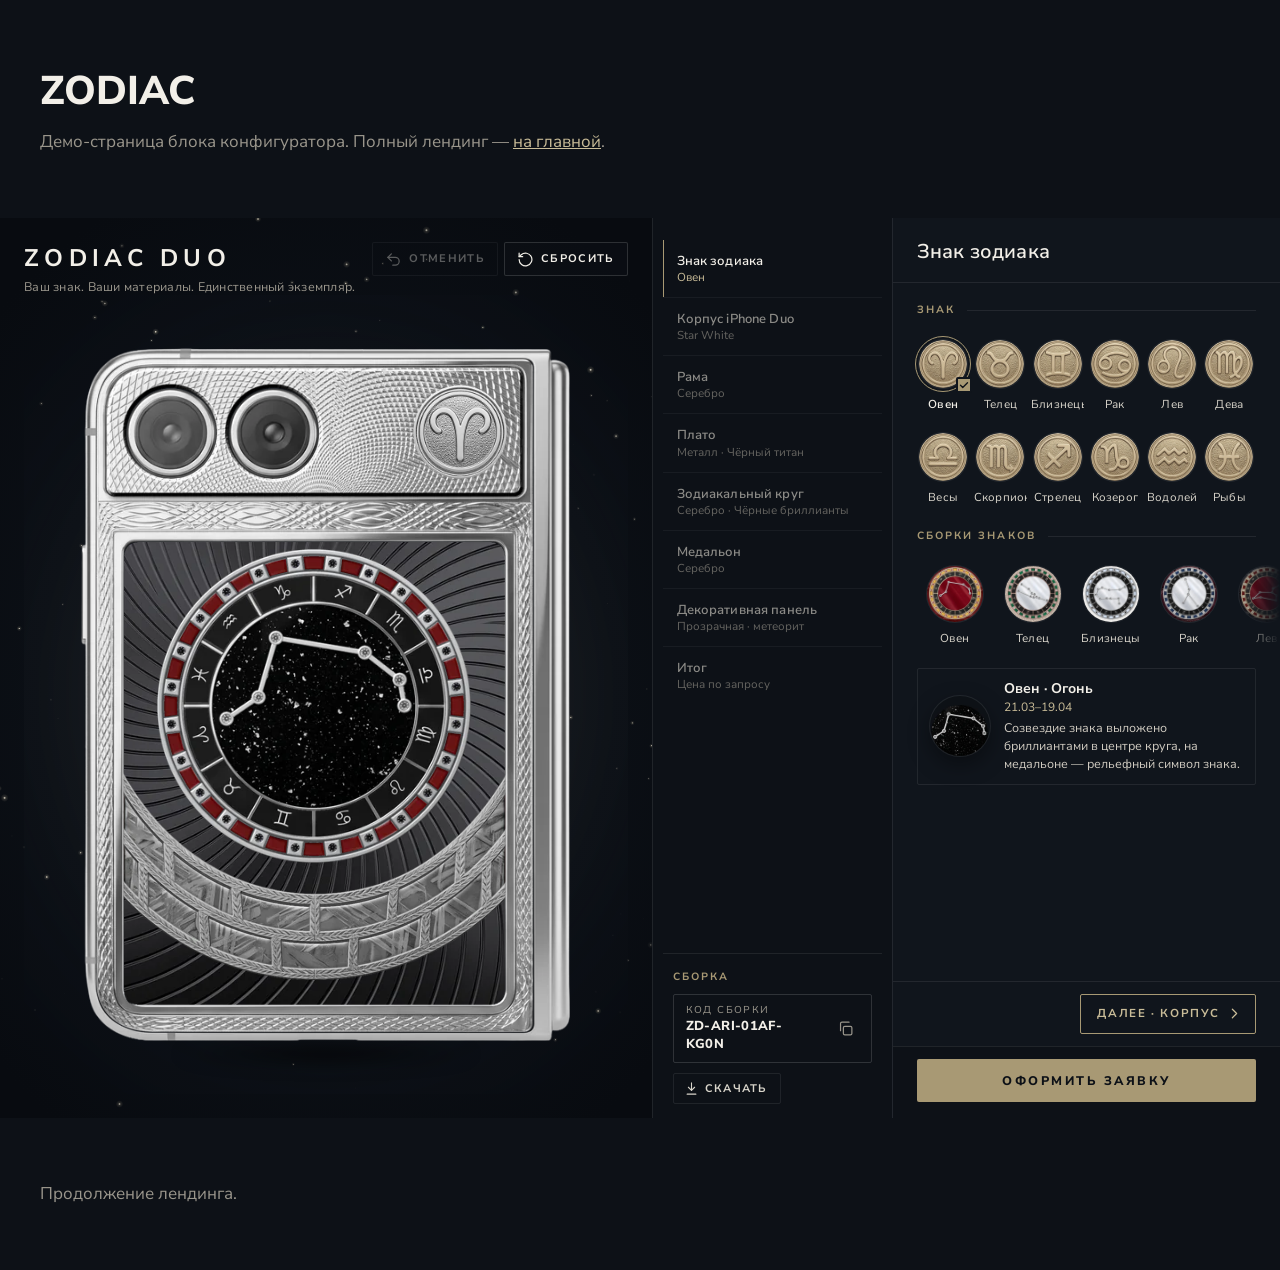
==== demo.html @ 496bf291 "Panel frame: dark recessed backing fills gaps between bars and fill cells (no leather showing), all " ====
<!doctype html>
<html lang="ru">
<head>
  <meta charset="utf-8">
  <meta name="viewport" content="width=device-width, initial-scale=1, viewport-fit=cover">
  <title>Caviar · Zodiac Duo — конфигуратор</title>
  <meta property="og:title" content="Caviar · Zodiac Duo">
  <meta property="og:description" content="Соберите свой Zodiac Duo: знак, металл, камни и эмаль.">
  <!-- TODO: og:image — обложка коллекции -->
  <link rel="stylesheet" href="https://fonts.googleapis.com/css2?family=Nunito+Sans:opsz,wght@6..12,400;6..12,600;6..12,700;6..12,800&display=swap">
  <link rel="stylesheet" href="tokens.css?v=1">
  <link rel="stylesheet" href="zodiac-duo.css?v=20261015np">
  <style>
    /* Демо-обвязка: имитирует продуктовый лендинг вокруг блока конфигуратора */
    body { margin: 0; background: #0D1117; color: #F2EFE8; font-family: "Nunito Sans", system-ui, sans-serif; }
    .demo-section { max-width: 1200px; margin: 0 auto; padding: 64px 24px; }
    .demo-section h2 { font-weight: 800; font-size: 40px; text-transform: uppercase; margin: 0 0 12px; }
    .demo-section p { max-width: 750px; color: #9A968C; font-size: 17px; line-height: 24px; margin: 0; }
  </style>
</head>
<body>
  <section class="demo-section">
    <h2>Zodiac</h2>
    <p>Демо-страница блока конфигуратора. Полный лендинг — <a href="./" style="color:#C9BC98">на главной</a>.</p>
  </section>

  <!-- Блок конфигуратора: вставить в лендинг вместе с тремя подключениями ниже -->
  <div data-zodiac-duo></div>

  <section class="demo-section">
    <p>Продолжение лендинга.</p>
  </section>

  <script>
    window.ZodiacDuoConfig = {
      leadEndpoint: "",   // TODO: обработчик заявок на email
      bitrixWebhook: "",  // TODO: вебхук Битрикс24
      policyUrl: "#",     // TODO: политика конфиденциальности
      ymId: null          // TODO: ID Яндекс Метрики
    };
  </script>
  <script src="assets/manifest.js?v=20261011r"></script>
  <script src="zodiac-duo.js?v=20261015gp"></script>
</body>
</html>
---- tokens.css ----
/* Caviar · Zodiac Duo — единые токены (гайд caviar-pages). Подключать первым.
   Цвет проекта «Ночное небо» #131A24 — снят с фона hero-арта коллекции (звёздное небо). */
:root {
  --caviar-gold: #A89974;
  --caviar-gold-hover: #968758;
  --caviar-gold-on-light: #85764F;
  --caviar-gold-light: #C9BC98;
  --caviar-light: #F7F7F7;
  --caviar-text-dark: #393838;
  --caviar-black: #0D1117;
  --caviar-blue: #06224D;
  --caviar-night: #131A24;      /* цвет проекта Zodiac */
  --caviar-ink: #F2EFE8;
  --caviar-mute: #9A968C;
  --caviar-p64: 64px; --caviar-p40: 40px; --caviar-p24: 24px; --caviar-p14: 14px;
}
---- zodiac-duo.css ----
/* Caviar · Zodiac Duo configurator v2 — все стили изолированы префиксом .zd */
/* Шрифт Nunito Sans подключается страницей: <link rel="stylesheet" href="https://fonts.googleapis.com/css2?family=Nunito+Sans:opsz,wght@6..12,400;6..12,600;6..12,700;6..12,800&display=swap"> */

.zd {
  --zd-gold: var(--caviar-gold, #A89974);
  --zd-gold-h: var(--caviar-gold-hover, #968758);
  --zd-gold-l: var(--caviar-gold-light, #C9BC98);
  --zd-black: var(--caviar-black, #0D1117);
  --zd-ink: var(--caviar-ink, #F2EFE8);
  --zd-ink-2: #D9D5CB;
  --zd-mute: var(--caviar-mute, #9A968C);
  --zd-line: rgba(255, 255, 255, 0.09);
  --zd-card: #151A22;
  --zd-panel: #10151C;
  --zd-pad: 24px;
  --zd-ease: cubic-bezier(.2, .7, .2, 1);

  position: relative;
  display: grid;
  grid-template-columns: minmax(0, 52fr) minmax(240px, 17fr) minmax(360px, 31fr);
  height: clamp(680px, 100vh, 940px);
  background: var(--zd-black);
  color: var(--zd-ink);
  font-family: "Nunito Sans", system-ui, -apple-system, "Segoe UI", sans-serif;
  font-size: 15px;
  line-height: 1.4;
  overflow: hidden;
  isolation: isolate;
  -webkit-font-smoothing: antialiased;
  -webkit-tap-highlight-color: transparent;
}
.zd *, .zd *::before, .zd *::after { box-sizing: border-box; }
.zd :where(button) { font: inherit; color: inherit; background: none; border: 0; padding: 0; margin: 0; cursor: pointer; text-align: inherit; }
.zd :where(h3, p, ol) { margin: 0; padding: 0; }
.zd [hidden] { display: none !important; }
.zd button:focus-visible, .zd input:focus-visible, .zd select:focus-visible, .zd textarea:focus-visible {
  outline: 2px solid var(--zd-gold); outline-offset: 2px;
}
.zd svg { display: block; }

/* tooltip с задержкой 300 мс */
.zd [data-tip] { position: relative; }
.zd [data-tip]::after { content: attr(data-tip); position: absolute; left: 50%; top: calc(100% + 8px); transform: translate(-50%, -4px);
  padding: 5px 9px; border-radius: 6px; background: #222934; color: var(--zd-ink); font-size: 12px; font-weight: 600; white-space: nowrap;
  opacity: 0; pointer-events: none; transition: opacity .15s, transform .15s; z-index: 20; }
.zd [data-tip]:hover::after { opacity: 1; transform: translate(-50%, 0); transition-delay: .3s; }

/* ================= превью */
.zd-stage { position: relative; z-index: 0; display: flex; flex-direction: column; min-height: 0; padding: var(--zd-pad); overflow: hidden;
  background: radial-gradient(70% 60% at 50% 52%, #121822 0%, #0B0F15 62%, #080B10 100%); }
/* звёздное небо за телефоном */
.zd-sky { position: absolute; inset: 0; width: 100%; height: 100%; z-index: 0; pointer-events: none; }
.zd-stage__head, .zd-zoom { z-index: 1; }
/* лёгкий ореол за телефоном — размытая окружность, едва уловимая, медленно «дышит» */
.zd-halo { position: absolute; left: 50%; top: 50%; z-index: -1; border-radius: 50%; pointer-events: none;
  transform: translate(-50%, -50%);
  background: radial-gradient(closest-side, rgba(214, 198, 158, .2), rgba(214, 198, 158, .085) 50%, rgba(120, 140, 190, .03) 70%, transparent 100%);
  filter: blur(26px); animation: zd-breathe 9s ease-in-out infinite; }
@keyframes zd-breathe { 0%, 100% { opacity: .7; transform: translate(-50%, -50%) scale(.97); } 50% { opacity: 1; transform: translate(-50%, -50%) scale(1.03); } }
.zd-stage__head { position: relative; z-index: 3; padding-right: 260px; }
.zd-brand { display: flex; flex-direction: column; gap: 2px; }
.zd-brand__t { font-weight: 800; font-size: 28px; letter-spacing: .06em; text-transform: uppercase; }
.zd-brand__l { color: var(--zd-mute); font-size: 14px; }

.zd-zoom { position: relative; flex: 1 1 auto; min-height: 0; display: flex; align-items: center; justify-content: center; touch-action: pan-y; overflow: hidden; }
.zd-zoom.is-zone { cursor: pointer; }
.zd-zoom.is-zoomed { touch-action: none; cursor: zoom-out; }
.zd-phone { position: relative; z-index: 0; flex: none; transform-origin: 50% 50%; }
.zd-phone.is-smooth { transition: transform .5s var(--zd-ease); }
.zd-phone::after { content: ""; position: absolute; left: 8%; right: 8%; bottom: -2.5%; height: 5%; z-index: 0;
  background: radial-gradient(50% 50% at 50% 50%, rgba(0, 0, 0, .75), transparent 70%); filter: blur(8px); }
.zd-layers, .zd-fx { position: absolute; inset: 0; }
.zd-fx { z-index: 50; pointer-events: none; }
.zd-layer { position: absolute; display: block; max-width: none; user-select: none; -webkit-user-drag: none; pointer-events: none; transition: opacity .55s cubic-bezier(.4, 0, .2, 1); }
/* подсветка изменения: мягкое свечение контура + блик, проходящий по зоне */
.zd-flash { position: absolute; border: 1px solid rgba(255, 242, 212, .38);
  box-shadow: 0 0 34px 6px rgba(214, 196, 150, .22), inset 0 0 30px rgba(255, 240, 205, .16);
  opacity: 0; animation: zd-glow 1.4s cubic-bezier(.4, 0, .2, 1) forwards; }
@keyframes zd-glow { 0% { opacity: 0; } 32% { opacity: 1; } 100% { opacity: 0; } }
.zd-sweep { position: absolute; overflow: hidden; }
.zd-sweep i { position: absolute; top: -20%; bottom: -20%; left: 0; width: 45%; transform: translateX(-130%) skewX(-18deg);
  background: linear-gradient(90deg, rgba(255, 246, 225, 0), rgba(255, 246, 225, .26) 50%, rgba(255, 246, 225, 0));
  mix-blend-mode: screen; animation: zd-sweep 1.35s cubic-bezier(.45, 0, .25, 1) .08s forwards; }
@keyframes zd-sweep { from { transform: translateX(-130%) skewX(-18deg); } to { transform: translateX(330%) skewX(-18deg); } }
.zd-hover { position: absolute; border: 1.5px dashed rgba(201, 188, 152, .75); background: rgba(201, 188, 152, .06); animation: zd-fade .18s ease-out; }
@keyframes zd-fade { from { opacity: 0; } to { opacity: 1; } }

.zd-tools { position: absolute; z-index: 3; right: var(--zd-pad); top: var(--zd-pad); display: flex; gap: 6px; }
.zd-tool { display: inline-flex; align-items: center; gap: 7px; height: 38px; padding: 0 14px 0 11px; border-radius: 999px; font-size: 13px; font-weight: 600;
  color: var(--zd-ink); background: rgba(255, 255, 255, .05); border: 1px solid var(--zd-line); transition: background .2s, color .2s, border-color .2s; }
.zd-tool svg { width: 17px; height: 17px; }
.zd-tool:hover { background: rgba(168, 153, 116, .16); color: var(--zd-gold-l); }
.zd-tool.is-on { border-color: var(--zd-gold); color: var(--zd-gold-l); }
.zd-tool:disabled { opacity: .35; cursor: default; }
.zd-tool[data-tip]::after { display: none; }

.zd-toast { position: absolute; z-index: 4; left: 50%; bottom: var(--zd-pad); transform: translate(-50%, 12px); width: max-content;
  max-width: min(460px, calc(100% - 32px)); padding: 12px 16px; border-radius: 10px; background: rgba(27, 33, 43, .96);
  border: 1px solid rgba(168, 153, 116, .35); font-size: 13.5px; line-height: 1.45; opacity: 0; pointer-events: none;
  transition: opacity .25s, transform .25s var(--zd-ease); box-shadow: 0 12px 32px rgba(0, 0, 0, .45); }
.zd-toast.is-on { opacity: 1; transform: translate(-50%, 0); }

/* ================= слой 1: навигатор */
.zd-nav { display: flex; flex-direction: column; min-height: 0; padding: 18px 10px 14px; border-left: 1px solid var(--zd-line); background: #0F141B; overflow-y: auto; }
.zd-nav__list { list-style: none; display: flex; flex-direction: column; gap: 2px; }
.zd-nav__item button { width: 100%; display: grid; grid-template-columns: 26px 1fr; gap: 10px; align-items: start; padding: 9px 10px; border-radius: 10px;
  position: relative; transition: background .2s; }
.zd-nav__item button:hover { background: rgba(255, 255, 255, .04); }
.zd-nav__n { width: 26px; height: 26px; border-radius: 50%; display: grid; place-items: center; font-size: 12px; font-weight: 700;
  border: 1px solid var(--zd-line); color: var(--zd-mute); }
.zd-nav__n svg { width: 14px; height: 14px; }
.zd-nav__t { display: flex; flex-direction: column; min-width: 0; }
.zd-nav__name { font-size: 13.5px; font-weight: 700; color: var(--zd-ink-2); }
.zd-nav__val { font-size: 12px; line-height: 1.3; color: var(--zd-mute); display: -webkit-box; -webkit-line-clamp: 2; -webkit-box-orient: vertical; overflow: hidden; }
.zd-nav__short { display: none; }
.zd-nav__item:not(.is-active):not(.is-done) button { opacity: .62; }
.zd-nav__item:not(.is-active):not(.is-done) button:hover { opacity: 1; }
.zd-nav__item.is-done .zd-nav__n { border-color: rgba(168, 153, 116, .55); color: var(--zd-gold-l); }
.zd-nav__item.is-active button { background: rgba(168, 153, 116, .12); }
.zd-nav__item.is-active button::before { content: ""; position: absolute; left: 0; top: 10px; bottom: 10px; width: 2px; border-radius: 2px; background: var(--zd-gold); }
.zd-nav__item.is-active .zd-nav__n { background: var(--zd-gold); border-color: var(--zd-gold); color: var(--zd-black); }
.zd-nav__item.is-active .zd-nav__name { color: var(--zd-ink); }
.zd-nav__item.is-active .zd-nav__val { color: var(--zd-gold-l); }
.zd-nav__item.is-hint button { background: rgba(168, 153, 116, .18); opacity: 1; }

.zd-nav__build { margin-top: auto; padding: 16px 10px 0; border-top: 1px solid var(--zd-line); display: flex; flex-direction: column; gap: 10px; }
.zd-nav__bt { font-size: 11px; font-weight: 700; letter-spacing: .1em; text-transform: uppercase; color: var(--zd-gold); }
.zd-nav__acts { display: flex; flex-wrap: wrap; gap: 6px; }

.zd-code { display: grid; grid-template-columns: 1fr auto; align-items: center; gap: 0 8px; padding: 8px 8px 8px 12px; border-radius: 10px; background: rgba(255, 255, 255, .04); border: 1px solid var(--zd-line); }
.zd-code__l { grid-column: 1; font-size: 11px; color: var(--zd-mute); }
.zd-code__v { grid-column: 1; font-weight: 800; letter-spacing: .03em; font-size: 13px; white-space: nowrap; font-variant-numeric: tabular-nums; }
.zd-code__copy { grid-column: 2; grid-row: 1 / span 2; width: 34px; height: 34px; display: grid; place-items: center; border-radius: 8px; color: var(--zd-mute); }
.zd-code__copy:hover { color: var(--zd-gold-l); background: rgba(255, 255, 255, .05); }
.zd-code__copy svg { width: 17px; height: 17px; }
.zd-code--big { padding: 14px 12px 14px 18px; border-color: rgba(168, 153, 116, .35); }
.zd-code--big .zd-code__v { font-size: 24px; }
.zd-act { display: inline-flex; align-items: center; gap: 6px; padding: 7px 12px 7px 10px; border-radius: 999px; font-size: 12.5px; font-weight: 600;
  border: 1px solid var(--zd-line); color: var(--zd-ink-2); }
.zd-act:hover { border-color: rgba(168, 153, 116, .5); color: var(--zd-gold-l); }
.zd-act svg { width: 15px; height: 15px; }

/* «Открыть другую сборку» — свёрнуто внизу итога */
.zd-other { margin-top: 4px; border-top: 1px solid var(--zd-line); padding-top: 12px; }
.zd-other > summary { cursor: pointer; list-style: none; font-size: 12.5px; color: var(--zd-mute); }
.zd-other > summary::-webkit-details-marker { display: none; }
.zd-other > summary::before { content: "+ "; color: var(--zd-gold); }
.zd-other[open] > summary::before { content: "− "; }
.zd-other .zd-open { margin-top: 10px; }

/* открыть сборку по коду */
.zd-open { display: flex; flex-direction: column; gap: 6px; }
.zd-open__l { font-size: 11px; color: var(--zd-mute); }
.zd-open__row { display: flex; gap: 6px; }
.zd-open__in { flex: 1 1 auto; min-width: 0; padding: 8px 10px; border-radius: 8px; border: 1px solid #2A313C; background: #0B0F15; color: var(--zd-ink);
  font: inherit; font-size: 13px; letter-spacing: .06em; text-transform: uppercase; }
.zd-open__in::placeholder { color: #5B5E66; letter-spacing: .04em; }
.zd-open__in:focus { outline: none; border-color: var(--zd-gold); }
.zd-open__in.is-bad { border-color: #E59A8F; }
.zd-open__b { flex: none; padding: 0 12px; border-radius: 8px; border: 1px solid rgba(168, 153, 116, .6); color: var(--zd-gold-l); font-size: 12.5px; font-weight: 700; }
.zd-open__b:hover { background: var(--zd-gold); color: var(--zd-black); }
.zd-open__msg { min-height: 0; font-size: 11.5px; color: #E59A8F; }
.zd-open__msg:empty { display: none; }
.zd-sum__code .zd-open { margin-top: 12px; }
@media (max-width: 860px) { .zd-open__in { font-size: 16px; } }

/* ================= слой 2: рабочая область */
.zd-work { display: flex; flex-direction: column; min-height: 0; border-left: 1px solid var(--zd-line); background: var(--zd-panel); position: relative; }
.zd-handle, .zd-mstep-wrap, .zd-mstep, .zd-mcur { display: none; }
.zd-work__head { padding: 20px var(--zd-pad) 10px; }
.zd-work__step { font-size: 11px; font-weight: 700; letter-spacing: .1em; text-transform: uppercase; color: var(--zd-gold); }
.zd-work__title { font-size: 22px; font-weight: 800; margin-top: 2px; }
.zd-content { flex: 1 1 auto; min-height: 0; overflow-y: auto; overflow-x: hidden; overscroll-behavior: contain; padding: 6px var(--zd-pad) 18px;
  scrollbar-width: thin; scrollbar-color: #2A313C transparent; }
.zd-content.has-more { -webkit-mask-image: linear-gradient(180deg, #000 calc(100% - 56px), transparent); mask-image: linear-gradient(180deg, #000 calc(100% - 56px), transparent); }
.zd-grid.zd-grid--row { display: flex; gap: 2px; overflow-x: auto; scrollbar-width: none; margin-right: calc(-1 * var(--zd-pad)); padding-right: var(--zd-pad);
  -webkit-mask-image: linear-gradient(90deg, #000 calc(100% - 40px), transparent); mask-image: linear-gradient(90deg, #000 calc(100% - 40px), transparent); }
.zd-grid--row::-webkit-scrollbar { display: none; }
.zd-grid.zd-grid--row .zd-sw { flex: 1 0 76px; }
.zd-body2.is-in { animation: zd-in .32s var(--zd-ease); }
.zd-body2.is-in-back { animation: zd-in-back .32s var(--zd-ease); }
@keyframes zd-in { from { opacity: 0; transform: translateX(14px); } to { opacity: 1; transform: none; } }
@keyframes zd-in-back { from { opacity: 0; transform: translateX(-14px); } to { opacity: 1; transform: none; } }

.zd-group + .zd-group, .zd-group + .zd-link { margin-top: 20px; }
.zd-group__t { font-size: 11.5px; font-weight: 700; letter-spacing: .1em; text-transform: uppercase; color: var(--zd-gold); margin-bottom: 12px; }

/* вторичные вкладки шага: название + текущее значение */
.zd-tabs2 { display: grid; grid-auto-flow: column; grid-auto-columns: minmax(0, 1fr); gap: 6px; overflow-x: auto; scrollbar-width: none; margin-bottom: 16px; }
.zd-tabs2::-webkit-scrollbar { display: none; }
.zd-tabs2--top { margin: 0; padding: 4px var(--zd-pad) 12px; flex: none; }
.zd-tab2 { min-width: 0; justify-content: flex-start; display: flex; flex-direction: column; align-items: flex-start; min-width: 0; padding: 7px 9px; border-radius: 10px;
  border: 1px solid var(--zd-line); line-height: 1.2; transition: border-color .2s, background .2s; }
.zd-tab2__t { font-size: 11px; color: var(--zd-mute); }
.zd-tab2__v { max-width: 100%; font-size: 12px; line-height: 1.25; font-weight: 600; color: var(--zd-ink-2); display: -webkit-box; -webkit-line-clamp: 2; -webkit-box-orient: vertical; overflow: hidden; }
.zd-tab2:hover { border-color: rgba(168, 153, 116, .45); }
.zd-tab2.is-active { border-color: var(--zd-gold); background: rgba(168, 153, 116, .13); }
.zd-tab2.is-active .zd-tab2__v { color: var(--zd-ink); }

/* единый свотч */
.zd-grid { display: grid; grid-template-columns: repeat(auto-fill, minmax(104px, 1fr)); gap: 14px 4px; }
.zd-grid--sign { grid-template-columns: repeat(6, minmax(0, 1fr)); gap: 10px 4px; }
/* длинные названия знаков и пресетов не обрезаются: до двух строк, перенос только по словам */
.zd-grid--sign .zd-sw__l, .zd-grid--row .zd-sw__l { font-size: 12px; white-space: normal; text-overflow: clip; overflow-wrap: normal; word-break: normal;
  display: -webkit-box; -webkit-line-clamp: 2; -webkit-box-orient: vertical; line-height: 1.2; }
.zd-grid--sign .zd-sw__ring { width: 56px; height: 56px; }
.zd-grid--sign .zd-sw__c { width: 48px; height: 48px; }
.zd-grid--sign .zd-sw__s { display: none; }
.zd-dep__in > .zd-mat { margin-top: 18px; padding: 10px 12px; }
.zd-dep__in > .zd-mat .zd-mat__img { width: 60px; height: 60px; }
.zd-sw { position: relative; display: flex; flex-direction: column; align-items: center; gap: 6px; min-width: 0; padding: 4px 0; border-radius: 12px; text-align: center; }
.zd-sw__ring { position: relative; width: 64px; height: 64px; border-radius: 50%; display: grid; place-items: center; border: 2px solid transparent; transition: border-color .2s; }
.zd-sw__c { width: 56px; height: 56px; border-radius: 50%; background: #222 center / cover no-repeat; display: grid; place-items: center; color: var(--zd-gold-l);
  box-shadow: 0 0 0 1px var(--zd-line), 0 6px 16px rgba(0, 0, 0, .35); transition: transform .2s var(--zd-ease); }
.zd-sw__ico { width: 26px; height: 26px; }
.zd-sw:hover .zd-sw__c { transform: scale(1.06); }
.zd-sw__ok { position: absolute; right: -2px; bottom: -2px; width: 20px; height: 20px; border-radius: 50%; display: grid; place-items: center; background: var(--zd-gold); color: var(--zd-black);
  border: 2px solid var(--zd-panel); opacity: 0; transform: scale(.6); transition: opacity .2s, transform .2s var(--zd-ease); }
.zd-sw__ok svg { width: 12px; height: 12px; stroke-width: 2.6; }
.zd-sw__l { max-width: 100%; font-size: 12px; line-height: 1.25; color: var(--zd-ink-2); white-space: nowrap; overflow: hidden; text-overflow: ellipsis; }
.zd-sw__s { font-size: 11px; color: var(--zd-mute); margin-top: -4px; white-space: nowrap; }
.zd-sw.is-sel .zd-sw__ring { border-color: var(--zd-gold); }
.zd-sw.is-sel .zd-sw__ok { opacity: 1; transform: none; }
.zd-sw.is-sel .zd-sw__l { color: var(--zd-ink); font-weight: 700; }
.zd-sw.is-off { cursor: not-allowed; }
.zd-sw.is-off .zd-sw__c { opacity: .35; transform: none; }
.zd-sw.is-off .zd-sw__ring::after { content: ""; position: absolute; left: 50%; top: 4px; bottom: 4px; width: 2px; background: rgba(229, 154, 143, .9); transform: rotate(45deg); border-radius: 2px; }
.zd-sw.is-off .zd-sw__l { color: var(--zd-mute); text-decoration: line-through; }
.zd-grid--dots { grid-template-columns: repeat(auto-fill, minmax(96px, 1fr)); }

.zd-cta__link { display: none; }

/* карточка выбранного материала (десктоп) */
.zd-mat { display: flex; gap: 14px; align-items: center; margin-top: 18px; padding: 14px; border-radius: 14px; background: rgba(255, 255, 255, .03); border: 1px solid var(--zd-line);
  animation: zd-fade .3s ease-out; }
.zd-mat__img { flex: none; width: 76px; height: 76px; border-radius: 50%; background: #222 center / cover no-repeat; box-shadow: 0 0 0 1px var(--zd-line), 0 8px 22px rgba(0, 0, 0, .4); }
.zd-mat__t { font-weight: 700; font-size: 14px; color: var(--zd-ink); }
.zd-mat__s { font-size: 12px; color: var(--zd-gold-l); margin-top: 1px; }
.zd-mat__d { margin-top: 3px; font-size: 12.5px; line-height: 1.45; color: #CFCAC0; }

/* родительский выбор — карточки */
.zd-cards { display: grid; grid-template-columns: repeat(2, minmax(0, 1fr)); gap: 8px; }
.zd-cards--3 { grid-template-columns: repeat(3, minmax(0, 1fr)); }
.zd-card { position: relative; display: flex; align-items: center; gap: 10px; min-width: 0; padding: 10px; border-radius: 12px; border: 1px solid var(--zd-line);
  background: rgba(255, 255, 255, .025); transition: border-color .2s, background .2s; }
.zd-cards--3 .zd-card { flex-direction: column; align-items: flex-start; padding: 12px; }
.zd-card:hover { border-color: rgba(168, 153, 116, .45); }
.zd-card__img { flex: none; width: 44px; height: 44px; border-radius: 50%; background: #222 center / cover no-repeat; box-shadow: 0 0 0 1px var(--zd-line); }
.zd-cards--3 .zd-card__img { width: 52px; height: 52px; }
.zd-card__txt { display: flex; flex-direction: column; min-width: 0; }
.zd-card__t { font-size: 14px; font-weight: 700; color: var(--zd-ink-2); white-space: nowrap; overflow: hidden; text-overflow: ellipsis; }
.zd-card__s { font-size: 12px; color: var(--zd-mute); white-space: nowrap; overflow: hidden; text-overflow: ellipsis; }
.zd-card__ok { position: absolute; top: 8px; right: 8px; width: 20px; height: 20px; border-radius: 50%; display: grid; place-items: center; background: var(--zd-gold); color: var(--zd-black); opacity: 0; transition: opacity .2s; }
.zd-card__ok svg { width: 12px; height: 12px; stroke-width: 2.6; }
.zd-card.is-sel { border-color: var(--zd-gold); background: rgba(168, 153, 116, .12); }
.zd-card.is-sel .zd-card__t { color: var(--zd-ink); }
.zd-card.is-sel .zd-card__ok { opacity: 1; }

/* зависимые опции: отступ, «↳», анимация появления / сворачивания */
.zd-dep.is-child { margin: 16px 0 0 10px; padding-left: 16px; border-left: 1px solid rgba(168, 153, 116, .45); }
.zd-dep[data-open="0"] { display: none; }
.zd-dep__t { font-size: 11.5px; font-weight: 700; letter-spacing: .08em; text-transform: uppercase; color: var(--zd-gold); margin-bottom: 12px; }
.zd-dep__t b { font-weight: 800; margin-right: 2px; }
.zd-dep.is-opening { animation: zd-open .34s var(--zd-ease); overflow: hidden; }
.zd-dep.is-closing { animation: zd-close .34s var(--zd-ease) forwards; overflow: hidden; }
@keyframes zd-open { from { opacity: 0; max-height: 0; } to { opacity: 1; max-height: 600px; } }
@keyframes zd-close { from { opacity: 1; max-height: 600px; } to { opacity: 0; max-height: 0; margin-top: 0; } }

.zd-link { display: inline-flex; align-items: center; gap: 8px; color: var(--zd-gold-l); font-size: 13.5px; font-weight: 600; }
.zd-link svg { width: 17px; height: 17px; }
.zd-link:hover { color: var(--zd-ink); }

/* эмаль: пресеты + свёрнутая тонкая настройка */
.zd-link--tune { margin-top: 14px; }
.zd-tune-dot { width: 16px; height: 16px; border-radius: 50%; box-shadow: 0 0 0 1px rgba(255, 255, 255, .25); }
.zd-sliders { display: grid; grid-template-rows: 0fr; transition: grid-template-rows .3s var(--zd-ease); }
.zd-sliders.is-open { grid-template-rows: 1fr; }
.zd-sliders__in { overflow: hidden; display: grid; gap: 8px; }
.zd-sliders.is-open .zd-sliders__in { padding-top: 12px; }
.zd-slider { display: grid; grid-template-columns: 96px 1fr; align-items: center; gap: 12px; font-size: 12.5px; color: var(--zd-mute); }
.zd-slider input { -webkit-appearance: none; appearance: none; width: 100%; height: 10px; border-radius: 6px; margin: 8px 0; touch-action: pan-x; }
.zd-slider input::-webkit-slider-thumb { -webkit-appearance: none; width: 22px; height: 22px; border-radius: 50%; background: #fff;
  border: 3px solid var(--zd-black); box-shadow: 0 0 0 1px rgba(255, 255, 255, .5), 0 2px 8px rgba(0, 0, 0, .5); cursor: grab; }
.zd-slider input::-moz-range-thumb { width: 18px; height: 18px; border-radius: 50%; background: #fff; border: 3px solid var(--zd-black); cursor: grab; }
.zd-hex { justify-self: end; font-size: 12px; letter-spacing: .06em; color: var(--zd-mute); font-variant-numeric: tabular-nums; }

/* низ рабочей области */
.zd-work__foot { flex: none; display: flex; gap: 8px; justify-content: space-between; padding: 12px var(--zd-pad); border-top: 1px solid var(--zd-line); }
.zd-btn { display: inline-flex; align-items: center; justify-content: center; gap: 6px; min-height: 42px; padding: 0 16px; border-radius: 999px; font-size: 13.5px; font-weight: 700;
  white-space: nowrap; transition: background .2s, color .2s, border-color .2s; }
.zd-btn__i svg { width: 17px; height: 17px; }
.zd-btn--ghost { color: var(--zd-mute); padding-left: 10px; }
.zd-btn--ghost:hover { color: var(--zd-ink); }
.zd-btn--next { margin-left: auto; border: 1px solid rgba(168, 153, 116, .6); color: var(--zd-gold-l); padding-right: 12px; max-width: 100%; overflow: hidden; }
.zd-btn--next span:first-child { overflow: hidden; text-overflow: ellipsis; }
.zd-btn--next:hover { background: var(--zd-gold); color: var(--zd-black); }
.zd-btn--gold { background: var(--zd-gold); color: var(--zd-black); }

.zd-cta-bar { flex: none; padding: 12px var(--zd-pad) 16px; border-top: 1px solid var(--zd-line); background: #0E1319; }
.zd-cta { display: block; width: 100%; padding: 13px 20px; border-radius: 999px; background: var(--zd-gold); color: var(--zd-black);
  font-weight: 800; font-size: 13.5px; letter-spacing: .08em; text-transform: uppercase; text-align: center; transition: background .2s; }
.zd-cta:hover { background: var(--zd-gold-h); }
.zd-cta:disabled { opacity: .6; cursor: progress; }
.zd-cta--big { padding: 17px 20px; font-size: 15px; }
.zd-cta-bar.is-main { background: #121820; border-top-color: rgba(168, 153, 116, .35); }
.zd-cta-bar.is-main .zd-cta__cap { color: var(--zd-gold-l); }
.zd-cta__cap { margin-top: 7px; font-size: 11.5px; color: var(--zd-mute); text-align: center; font-variant-numeric: tabular-nums; }

/* итог */
.zd-summary { display: flex; flex-direction: column; gap: 16px; }
.zd-sum__hint { margin-top: 8px; font-size: 12.5px; color: var(--zd-mute); }
.zd-spec { display: flex; flex-direction: column; gap: 10px; }
.zd-spec__h { display: flex; align-items: center; gap: 8px; font-size: 11.5px; font-weight: 700; letter-spacing: .08em; text-transform: uppercase; color: var(--zd-gold); margin-bottom: 2px; }
.zd-spec__n { width: 20px; height: 20px; border-radius: 50%; display: grid; place-items: center; border: 1px solid rgba(168, 153, 116, .55); font-size: 10.5px; letter-spacing: 0; }
.zd-spec__r { width: 100%; display: grid; grid-template-columns: 34% 1fr 16px; gap: 10px; align-items: center; padding: 8px 6px 8px 28px; border-radius: 8px; font-size: 13.5px; transition: background .15s; }
.zd-spec__r:hover { background: rgba(255, 255, 255, .045); }
.zd-spec__l { color: var(--zd-mute); }
.zd-spec__v { color: var(--zd-ink); }
.zd-spec__e { color: var(--zd-mute); opacity: .5; }
.zd-spec__e svg { width: 15px; height: 15px; }
.zd-spec__r:hover .zd-spec__e { opacity: 1; color: var(--zd-gold-l); }
.zd-sum__acts { display: flex; gap: 8px; }
.zd-sum__price { font-size: 20px; font-weight: 800; color: var(--zd-gold); }
.zd-disc { font-size: 12px; color: var(--zd-mute); }

/* карточка материала */
.zd-pop { position: absolute; z-index: 30; max-width: 260px; padding: 12px 14px; border-radius: 12px; background: #1B212B; border: 1px solid rgba(168, 153, 116, .35);
  box-shadow: 0 16px 40px rgba(0, 0, 0, .55); pointer-events: none; opacity: 0; transform: translateY(4px); transition: opacity .18s, transform .18s; }
.zd-pop.is-on { opacity: 1; transform: none; }
.zd-pop__t { font-weight: 700; font-size: 13.5px; color: var(--zd-ink); }
.zd-pop__d { margin-top: 4px; font-size: 12.5px; color: #CFCAC0; line-height: 1.45; }
.zd-pop__off { margin-top: 6px; font-size: 12.5px; color: #E59A8F; }

/* ================= модальное окно заявки */
.zd-modal { position: absolute; inset: 0; z-index: 60; display: grid; place-items: center; padding: 16px; background: rgba(5, 7, 10, .72);
  backdrop-filter: blur(6px); -webkit-backdrop-filter: blur(6px); overscroll-behavior: contain; }
.zd-dialog { position: relative; width: min(460px, 100%); max-height: 100%; overflow-y: auto; overscroll-behavior: contain; padding: 28px;
  border-radius: 16px; background: var(--zd-card); border: 1px solid var(--zd-line); box-shadow: 0 24px 64px rgba(0, 0, 0, .6); animation: zd-up .3s var(--zd-ease); }
@keyframes zd-up { from { opacity: 0; transform: translateY(8px); } to { opacity: 1; transform: none; } }
.zd-dialog h3 { margin: 0 0 6px; font-size: 22px; font-weight: 800; color: var(--zd-ink); }
.zd-dialog p { margin: 0 0 12px; color: #CFCAC0; font-size: 14px; }
.zd-dialog__code { font-size: 13px; color: var(--zd-mute); }
.zd-dialog__code b { color: var(--zd-ink); letter-spacing: .08em; }
.zd-dialog__x { position: absolute; top: 14px; right: 14px; width: 34px; height: 34px; display: grid; place-items: center; border-radius: 50%; color: var(--zd-mute); }
.zd-dialog__x:hover { color: var(--zd-ink); background: rgba(255, 255, 255, .06); }
.zd-dialog__x svg { width: 18px; height: 18px; }
.zd-form { display: grid; gap: 12px; margin-top: 16px; }
.zd-field { display: grid; gap: 5px; font-size: 12.5px; color: var(--zd-mute); }
.zd-field input, .zd-field select, .zd-field textarea { width: 100%; padding: 11px 12px; border-radius: 8px; border: 1px solid #2A313C;
  background: #0F141B; color: var(--zd-ink); font: inherit; font-size: 16px; resize: vertical; }
.zd-field input:focus, .zd-field select:focus, .zd-field textarea:focus { border-color: var(--zd-gold); outline: none; }
.zd-consent { display: flex; gap: 10px; align-items: flex-start; font-size: 12.5px; color: var(--zd-mute); }
.zd-consent input { margin-top: 2px; accent-color: var(--zd-gold); width: 16px; height: 16px; flex: none; }
.zd-consent a { color: var(--zd-gold-l); }
.zd-form__err { margin: 0 !important; min-height: 1em; color: #E59A8F !important; font-size: 12.5px !important; }
.zd-dialog--thanks { text-align: center; }
.zd-dialog--thanks .zd-cta { margin-top: 16px; }

/* ================= средняя ширина: навигатор — степпер над рабочей областью */
@media (min-width: 861px) and (max-width: 1099px) {
  .zd { grid-template-columns: minmax(0, 1fr) minmax(380px, 440px); grid-template-rows: auto minmax(0, 1fr); }
  .zd-stage { grid-row: 1 / span 2; }
  .zd-stage__head { padding-right: 0; }
  .zd-tools { top: var(--zd-pad); right: var(--zd-pad); }
  .zd-tool__l { display: none; }
  .zd-tool { width: 38px; padding: 0; justify-content: center; }
  .zd-tool[data-tip]::after { display: block; }
  .zd-nav { grid-column: 2; grid-row: 1; padding: 12px 12px 10px; overflow: visible; }
  .zd-nav__list { display: grid; grid-template-columns: repeat(4, minmax(0, 1fr)); gap: 4px; }
  .zd-nav__item button { grid-template-columns: 1fr; gap: 4px; padding: 7px 8px; }
  .zd-nav__n { width: 22px; height: 22px; font-size: 11px; }
  .zd-nav__name { font-size: 12.5px; line-height: 1.2; }
  .zd-nav__full { display: none; }
  .zd-grid--sign .zd-sw__l { font-size: 11px; }
  .zd-nav__short { display: inline; }
  .zd-nav__val { font-size: 11px; white-space: normal; display: -webkit-box; -webkit-line-clamp: 3; -webkit-box-orient: vertical; }
  .zd-nav__item.is-active button::before { display: none; }
  .zd-nav__build { display: none; }
  .zd-work { grid-column: 2; grid-row: 2; border-top: 1px solid var(--zd-line); }
  .zd-work__head { padding-top: 14px; }
}

/* ================= мобильный: превью на весь экран + шторка */
@media (max-width: 860px) {
  .zd { --zd-pad: 16px; display: block; height: 100vh; height: 100svh; min-height: 560px; --zd-sheet-h: 53%; }
  .zd[data-sheet="collapsed"] { --zd-sheet-h: 128px; }
  .zd[data-sheet="expanded"] { --zd-sheet-h: 86%; }
  .zd-stage { position: absolute; inset: 0; padding: 12px var(--zd-pad) 0; }
  .zd-stage__head { padding-right: 96px; }
  .zd-brand__t { font-size: 18px; }
  .zd-brand__l { display: none; }
  .zd-zoom { position: absolute; left: 0; right: 0; top: 58px; bottom: calc(var(--zd-sheet-h) - 14px); transition: bottom .32s var(--zd-ease); }
  .zd-tools { top: 12px; right: 12px; gap: 6px; }
  .zd-tool { width: 36px; height: 36px; padding: 0; justify-content: center; }
  .zd-tool__l { display: none; }
  .zd-tool[data-tip]::after { display: block; top: calc(100% + 6px); }
  .zd-toast { top: 64px; bottom: auto; transform: translate(-50%, -12px); font-size: 12.5px; }
  .zd-toast.is-on { transform: translate(-50%, 0); }

  .zd-nav { display: none; }
  .zd-work { position: absolute; left: 0; right: 0; bottom: 0; z-index: 5; height: var(--zd-sheet-h); border-left: 0; border-top: 1px solid var(--zd-line);
    border-radius: 18px 18px 0 0; box-shadow: 0 -16px 40px rgba(0, 0, 0, .45); transition: height .32s var(--zd-ease); overflow: hidden; }
  .zd-handle { display: grid; place-items: center; flex: none; height: 22px; touch-action: none; cursor: grab; }
  .zd-handle span { width: 40px; height: 4px; border-radius: 2px; background: rgba(255, 255, 255, .22); }
  /* лента шагов: симметричное затухание по краям — накладками цвета шторки */
  .zd-mstep-wrap { display: block; position: relative; flex: none; }
  .zd-mstep-wrap::before, .zd-mstep-wrap::after { content: ""; position: absolute; top: 0; bottom: 8px; width: 36px; z-index: 1; pointer-events: none; }
  .zd-mstep-wrap::before { left: 0; background: linear-gradient(90deg, var(--zd-panel), rgba(16, 21, 28, 0)); }
  .zd-mstep-wrap::after { right: 0; background: linear-gradient(270deg, var(--zd-panel), rgba(16, 21, 28, 0)); }
  .zd-mstep { display: flex; flex: none; gap: 2px; overflow-x: auto; padding: 0 28px 8px; scrollbar-width: none; touch-action: pan-x; overscroll-behavior-x: contain; }
  .zd-mstep::-webkit-scrollbar { display: none; }
  .zd-mstep__b { flex: none; display: inline-flex; align-items: center; gap: 6px; padding: 6px 12px 6px 7px; border-radius: 999px; font-size: 13px; color: var(--zd-mute); white-space: nowrap; }
  .zd-mstep__n { width: 20px; height: 20px; border-radius: 50%; display: grid; place-items: center; font-size: 11px; font-weight: 700; border: 1px solid var(--zd-line); }
  .zd-mstep__n svg { width: 12px; height: 12px; }
  .zd-mstep__b.is-done { color: var(--zd-ink-2); }
  .zd-mstep__b.is-done .zd-mstep__n { border-color: rgba(168, 153, 116, .55); color: var(--zd-gold-l); }
  .zd-mstep__b.is-active { background: rgba(168, 153, 116, .16); color: var(--zd-ink); font-weight: 700; }
  .zd-mstep__b.is-active .zd-mstep__n { background: var(--zd-gold); border-color: var(--zd-gold); color: var(--zd-black); }

  .zd-mcur { display: none; align-items: center; gap: 10px; padding: 2px var(--zd-pad) 12px; }
  .zd-mcur__t { flex: 1 1 auto; min-width: 0; display: flex; flex-direction: column; text-align: left; }
  .zd-mcur__name { font-size: 14px; font-weight: 700; }
  .zd-mcur__val { font-size: 12.5px; color: var(--zd-gold-l); white-space: nowrap; overflow: hidden; text-overflow: ellipsis; }
  .zd[data-sheet="collapsed"] .zd-mcur { display: flex; }
  .zd[data-sheet="collapsed"] .zd-work__head, .zd[data-sheet="collapsed"] .zd-tabs2--top, .zd[data-sheet="collapsed"] .zd-content,
  .zd[data-sheet="collapsed"] .zd-work__foot, .zd[data-sheet="collapsed"] .zd-cta-bar { display: none; }

  .zd-work__head { display: none; }
  .zd-tabs2--top { padding: 0 var(--zd-pad) 10px; }
  .zd-content { padding: 0 0 10px; }
  .zd-body2 > * , .zd-summary { padding-left: var(--zd-pad); padding-right: var(--zd-pad); }
  .zd-body2 .zd-grid { margin: 0 calc(-1 * var(--zd-pad)); }
  .zd-tabs2 { display: flex; overflow-x: auto; }
  .zd-tab2 { flex: 0 0 auto; padding: 6px 11px; }
  .zd-tab2__v { display: block; white-space: nowrap; }
  .zd-tabs2 { margin-bottom: 10px; }
  .zd-group + .zd-group, .zd-group + .zd-link { margin-top: 12px; }
  .zd-group__t { margin-bottom: 8px; }

  /* свотчи — горизонтальная лента с «подсмотром» следующего элемента */
  .zd-grid, .zd-grid--sign, .zd-grid--dots { display: flex; gap: 2px; overflow-x: auto; padding: 2px var(--zd-pad) 4px; scrollbar-width: none; touch-action: pan-x;
    overscroll-behavior-x: contain; scroll-snap-type: x proximity;
    -webkit-mask-image: linear-gradient(90deg, #000 calc(100% - 36px), transparent); mask-image: linear-gradient(90deg, #000 calc(100% - 36px), transparent); }
  .zd-grid::-webkit-scrollbar { display: none; }
  .zd-grid--sign .zd-sw__s { display: block; }
  .zd-grid--sign .zd-sw__ring { width: 60px; height: 60px; }
  .zd-grid--sign .zd-sw__c { width: 52px; height: 52px; }
  .zd-sw { flex: none; min-width: 78px; max-width: 156px; padding: 4px 6px; scroll-snap-align: start; }
  .zd-sw__ring { width: 60px; height: 60px; }
  .zd-sw__c { width: 52px; height: 52px; }
  .zd-sw:hover .zd-sw__c { transform: none; }
  .zd-cards { display: flex; gap: 6px; overflow-x: auto; scrollbar-width: none; touch-action: pan-x; margin: 0 calc(-1 * var(--zd-pad)); padding: 0 var(--zd-pad); }
  .zd-cards::-webkit-scrollbar { display: none; }
  .zd-card, .zd-cards--3 .zd-card { flex: none; flex-direction: row; align-items: center; padding: 7px 30px 7px 7px; }
  .zd-card__img, .zd-cards--3 .zd-card__img { width: 34px; height: 34px; }
  .zd-card__t { font-size: 13px; }
  .zd-card__s { display: none; }
  .zd-card__ok { top: 50%; transform: translateY(-50%); right: 7px; width: 18px; height: 18px; }
  .zd-dep.is-child { margin: 8px 0 0 var(--zd-pad); padding-left: 0; border-left: 0; }
  .zd-dep.is-child .zd-grid { margin-left: calc(-1 * var(--zd-pad)); }
  .zd-dep__t { margin-bottom: 8px; }
  .zd-sliders__in { padding-right: var(--zd-pad); }
  .zd-slider { grid-template-columns: 86px 1fr; }
  .zd-hex { display: none; }

  .zd-work__foot { padding: 6px var(--zd-pad); border-top: 0; }
  .zd-btn--ghost { width: 40px; padding: 0; justify-content: center; border: 1px solid var(--zd-line); }
  .zd-btn--ghost .zd-btn__l { display: none; }
  .zd-btn--next { flex: 1 1 auto; justify-content: center; }
  .zd-mat { display: none; }
  /* шаги 1–7: тонкая строка «Сборка · прогресс · Оформить →» вместо второй большой кнопки */
  .zd-cta-bar:not(.is-main) { display: flex; align-items: center; gap: 10px; padding: 8px var(--zd-pad) calc(8px + env(safe-area-inset-bottom)); }
  .zd-cta-bar:not(.is-main) .zd-cta { display: none; }
  .zd-cta-bar:not(.is-main) .zd-cta__cap { margin: 0; flex: 1 1 auto; text-align: left; }
  .zd-cta-bar:not(.is-main) .zd-cta__code { display: none; }
  .zd-cta__link { display: inline-flex; align-items: center; gap: 4px; flex: none; color: var(--zd-gold-l); font-size: 13.5px; font-weight: 700; }
  .zd-cta__link svg { width: 16px; height: 16px; }
  .zd-btn { min-height: 40px; }
  .zd-cta-bar { padding: 8px var(--zd-pad) calc(10px + env(safe-area-inset-bottom)); }
  .zd-cta { padding: 12px 16px; font-size: 13px; }
  .zd-cta__cap { margin-top: 5px; font-size: 11px; }
  .zd-spec__r { grid-template-columns: 38% 1fr 14px; padding-left: 26px; font-size: 13px; }
  .zd-code--big { padding: 8px 8px 8px 12px; }
  .zd-code--big .zd-code__v { font-size: 16px; }
  .zd-code--big .zd-code__l { display: none; }
  .zd-sum__hint { display: none; }
  .zd[data-step="summary"] .zd-work__foot { display: none; }
  .zd-summary { gap: 12px; padding-top: 2px; }
  .zd-dialog { padding: 22px 18px; }
}

@media (prefers-reduced-motion: reduce) {
  .zd *, .zd *::before, .zd *::after { animation: none !important; transition: none !important; }
}
/* «Свой оттенок»: настройка открыта, но свой цвет ещё не выбран — пунктирное кольцо */
.zd-sw.is-tune:not(.is-sel) .zd-sw__ring { border-color: var(--zd-gold); border-style: dashed; }
/* Навигатор: без горизонтального скролла — длинный код сборки (с HEX своей эмали) переносится по дефисам */
.zd-nav { overflow-x: hidden; }
.zd-nav__build, .zd-code { min-width: 0; }
.zd-nav .zd-code__v { white-space: normal; overflow-wrap: anywhere; min-width: 0; }

/* =====================================================================
   Строгий стиль (15.10.2026): прямые углы, волосяные линии, сдержанная типографика.
   Активные состояния — золотой линией, без заливок; материалы остаются круглыми.
   ===================================================================== */
.zd { --zd-r: 2px; --zd-line: rgba(255, 255, 255, .08); --zd-line-2: rgba(255, 255, 255, .14); }

/* заголовки и подписи */
.zd .zd-brand__t { font-weight: 700; font-size: 24px; letter-spacing: .22em; }
.zd .zd-brand__l { font-size: 12.5px; letter-spacing: .02em; }
.zd .zd-work__step, .zd .zd-group__t, .zd .zd-nav__bt, .zd .zd-spec__h { font-size: 10.5px; font-weight: 700; letter-spacing: .2em; }
.zd .zd-work__title { font-size: 20px; font-weight: 600; letter-spacing: .01em; margin-top: 6px; }
.zd .zd-group__t { display: flex; align-items: center; gap: 12px; margin-bottom: 14px; }
.zd .zd-group__t::after { content: ""; flex: 1; height: 1px; background: var(--zd-line); }
.zd .zd-work__head { border-bottom: 1px solid var(--zd-line); padding-bottom: 16px; margin-bottom: 14px; }

/* панели инструментов и кнопки */
.zd .zd-tool { border-radius: var(--zd-r); height: 34px; padding: 0 12px; font-size: 11px; font-weight: 700; letter-spacing: .12em; text-transform: uppercase; border: 1px solid var(--zd-line-2); background: rgba(13, 17, 23, .55); }
.zd .zd-tool:hover { background: transparent; border-color: var(--zd-gold); }
.zd .zd-btn { border-radius: var(--zd-r); min-height: 40px; font-size: 11.5px; letter-spacing: .14em; text-transform: uppercase; }
.zd .zd-btn--next { border-color: var(--zd-gold); }
.zd .zd-cta { border-radius: var(--zd-r); letter-spacing: .2em; font-size: 12.5px; }
.zd .zd-cta-bar, .zd .zd-cta-bar.is-main { background: var(--zd-black); }
.zd .zd-link { font-size: 11.5px; font-weight: 700; letter-spacing: .12em; text-transform: uppercase; }

/* навигатор шагов */
.zd .zd-nav { background: var(--zd-black); padding-top: 22px; }
.zd .zd-nav__list { gap: 0; }
.zd .zd-nav__item + .zd-nav__item button { border-top: 1px solid var(--zd-line); }
.zd .zd-nav__item button { border-radius: 0; padding: 12px 10px 12px 12px; }
.zd .zd-nav__item button:hover { background: transparent; }
.zd .zd-nav__item.is-active button { background: transparent; }
.zd .zd-nav__item.is-active button::before { top: 0; bottom: 0; width: 1px; border-radius: 0; }
.zd .zd-nav__n { border-radius: var(--zd-r); width: 22px; height: 22px; font-size: 10.5px; }
.zd .zd-nav__item.is-active .zd-nav__n { background: transparent; color: var(--zd-gold-l); border-color: var(--zd-gold); }
.zd .zd-nav__name { font-weight: 600; font-size: 13px; letter-spacing: .01em; }
.zd .zd-nav__val { font-size: 11.5px; }

/* вкладки, карточки, плашки */
.zd .zd-tabs2 { gap: 0; }
.zd .zd-tab2 { border-radius: 0; border: 0; border-bottom: 1px solid var(--zd-line-2); background: transparent; padding: 9px 12px 10px 0; }
.zd .zd-tab2 + .zd-tab2 { padding-left: 12px; box-shadow: inset 1px 0 0 var(--zd-line); }
.zd .zd-tab2:hover { background: rgba(255, 255, 255, .025); }
.zd .zd-tab2.is-active { background: transparent; border-bottom-color: var(--zd-gold); }
.zd .zd-tab2.is-active + .zd-tab2, .zd .zd-tab2 + .zd-tab2.is-active { box-shadow: inset 1px 0 0 var(--zd-line); }
.zd .zd-tab2__t { font-size: 10px; letter-spacing: .14em; text-transform: uppercase; }
.zd .zd-card { border-radius: var(--zd-r); background: transparent; }
.zd .zd-card.is-sel { background: transparent; border-color: var(--zd-gold); }
.zd .zd-mat, .zd .zd-code, .zd .zd-pop, .zd .zd-dialog, .zd .zd-toast, .zd .zd-open__row, .zd .zd-field { border-radius: var(--zd-r); }
.zd .zd-mat { background: transparent; border-color: var(--zd-line); }
.zd .zd-code { background: transparent; border-color: var(--zd-line-2); }
.zd .zd-code--big { border-color: rgba(168, 153, 116, .5); }
.zd .zd-code--big .zd-code__v { font-weight: 600; letter-spacing: .08em; }
.zd .zd-code__l { font-size: 10px; letter-spacing: .14em; text-transform: uppercase; }
.zd .zd-code__copy { border-radius: var(--zd-r); }
.zd .zd-act { border-radius: var(--zd-r); font-size: 11px; font-weight: 700; letter-spacing: .12em; text-transform: uppercase; }

/* итог */
.zd .zd-spec__n { border-radius: var(--zd-r); }
.zd .zd-spec__r { border-radius: 0; border-bottom: 1px solid var(--zd-line); font-size: 13px; }
.zd .zd-spec__r:hover { background: rgba(255, 255, 255, .025); }

/* свотчи: круг материала, выбор — тонкое золотое кольцо, без «пухлых» теней */
.zd .zd-sw { border-radius: 0; }
.zd .zd-sw__ring { border-width: 1px; }
.zd .zd-sw__c { box-shadow: 0 0 0 1px rgba(255, 255, 255, .08); }
.zd .zd-sw:hover .zd-sw__c { transform: none; }
.zd .zd-sw__ok { width: 16px; height: 16px; border-radius: var(--zd-r); }
.zd .zd-sw__l { font-size: 11.5px; letter-spacing: .02em; }
.zd .zd-sw.is-sel .zd-sw__l { font-weight: 600; }

/* сцена: ореол тише */
.zd .zd-halo { opacity: .55; }

@media (max-width: 860px) {
  .zd .zd-tool { width: 34px; padding: 0; }
  .zd .zd-brand__t { font-size: 17px; letter-spacing: .16em; }
  .zd .zd-work { border-radius: 6px 6px 0 0; background: var(--zd-black); }
  .zd .zd-mstep__b { border-radius: 0; padding: 8px 10px; font-size: 12px; letter-spacing: .04em; }
  .zd .zd-mstep__b.is-active { background: transparent; box-shadow: inset 0 -1px 0 var(--zd-gold); }
  .zd .zd-mstep__n { border-radius: var(--zd-r); width: 18px; height: 18px; font-size: 10px; }
  .zd .zd-mstep__b.is-active .zd-mstep__n { background: transparent; color: var(--zd-gold-l); border-color: var(--zd-gold); }
  .zd .zd-work__head { margin-bottom: 8px; padding-bottom: 10px; }
}
/* навигатор шагов: без номеров — только название и выбор */
.zd .zd-nav__n { display: none; }
.zd .zd-nav__item button { grid-template-columns: 1fr; padding-left: 14px; }

/* смена раздела в духе Apple: мягкий сдвиг + расфокус → резкость, блоки по очереди */
@keyframes zd-sw { from { opacity: 0; transform: translate3d(var(--sx, 18px), 6px, 0); } to { opacity: 1; transform: none; } }
.zd-work.is-sw-back { --sx: -18px; }
.zd-work:is(.is-sw, .is-sw-back) :is(.zd-work__head, .zd-tabs2--top, .zd-body2 > *) {
  animation: zd-sw .75s cubic-bezier(.32, .72, 0, 1) both; animation-delay: var(--sd, 0s); }
.zd-work:is(.is-sw, .is-sw-back) .zd-work__head { --sd: 0s; }
.zd-work:is(.is-sw, .is-sw-back) .zd-tabs2--top { --sd: .08s; }
.zd-work:is(.is-sw, .is-sw-back) .zd-body2 > :nth-child(1) { --sd: .14s; }
.zd-work:is(.is-sw, .is-sw-back) .zd-body2 > :nth-child(2) { --sd: .22s; }
.zd-work:is(.is-sw, .is-sw-back) .zd-body2 > :nth-child(3) { --sd: .30s; }
.zd-work:is(.is-sw, .is-sw-back) .zd-body2 > :nth-child(n+4) { --sd: .38s; }
@media (prefers-reduced-motion: reduce) { .zd-work :is(.zd-work__head, .zd-tabs2--top, .zd-body2 > *) { animation: none !important; } }
/* смена раздела — медленнее (v2) */
.zd-work:is(.is-sw, .is-sw-back) :is(.zd-work__head, .zd-tabs2--top, .zd-body2 > *) { animation-duration: 1.3s; }
.zd-work:is(.is-sw, .is-sw-back) .zd-tabs2--top { --sd: .15s; }
.zd-work:is(.is-sw, .is-sw-back) .zd-body2 > :nth-child(1) { --sd: .28s; }
.zd-work:is(.is-sw, .is-sw-back) .zd-body2 > :nth-child(2) { --sd: .44s; }
.zd-work:is(.is-sw, .is-sw-back) .zd-body2 > :nth-child(3) { --sd: .6s; }
.zd-work:is(.is-sw, .is-sw-back) .zd-body2 > :nth-child(n+4) { --sd: .76s; }
/* вкладка внутри шага: заголовок и строка вкладок не анимируются, подгруппа — сразу */
.zd-work.is-sw-sub :is(.zd-work__head, .zd-tabs2--top) { animation: none; }
.zd-work.is-sw-sub .zd-body2 > :nth-child(1) { --sd: 0s; }
.zd-work.is-sw-sub .zd-body2 > :nth-child(2) { --sd: .16s; }
.zd-work.is-sw-sub .zd-body2 > :nth-child(3) { --sd: .32s; }
.zd-work.is-sw-sub .zd-body2 > :nth-child(n+4) { --sd: .48s; }

/* Единый язык кликабельного: вкладки подгрупп — такие же рамки, как карточки выбора
   (рамка + лёгкая подложка; активная — золотая рамка и подсветка) */
.zd .zd-tabs2 { gap: 6px; }
.zd .zd-tab2, .zd .zd-tab2 + .zd-tab2 { padding: 9px 12px 10px; border: 1px solid var(--zd-line-2); border-radius: var(--zd-r); background: rgba(255, 255, 255, .025);
  box-shadow: none; cursor: pointer; transition: border-color .2s, background .2s; }
.zd .zd-tab2:hover { border-color: rgba(168, 153, 116, .55); background: rgba(255, 255, 255, .045); }
.zd .zd-tab2.is-active, .zd .zd-tab2.is-active + .zd-tab2, .zd .zd-tab2 + .zd-tab2.is-active { box-shadow: none; }
.zd .zd-tab2.is-active { border-color: var(--zd-gold); background: rgba(168, 153, 116, .12); }
.zd .zd-tab2.is-active .zd-tab2__t { color: var(--zd-gold-l); }
.zd .zd-card { background: rgba(255, 255, 255, .025); }
.zd .zd-card.is-sel { background: rgba(168, 153, 116, .12); }
.zd .zd-tab2, .zd .zd-tab2 + .zd-tab2 { padding: 9px 9px 10px; }
.zd .zd-tab2__v { font-size: 11.5px; }
/* итог: без номеров шагов */
.zd .zd-spec__n { display: none; }
.zd .zd-spec__r { padding-left: 0; }
/* без «Шаг N из 8» над заголовком */
.zd .zd-work__step { display: none; }
.zd .zd-work__title { margin-top: 0; }
.zd .zd-cta__cap:empty { display: none; }
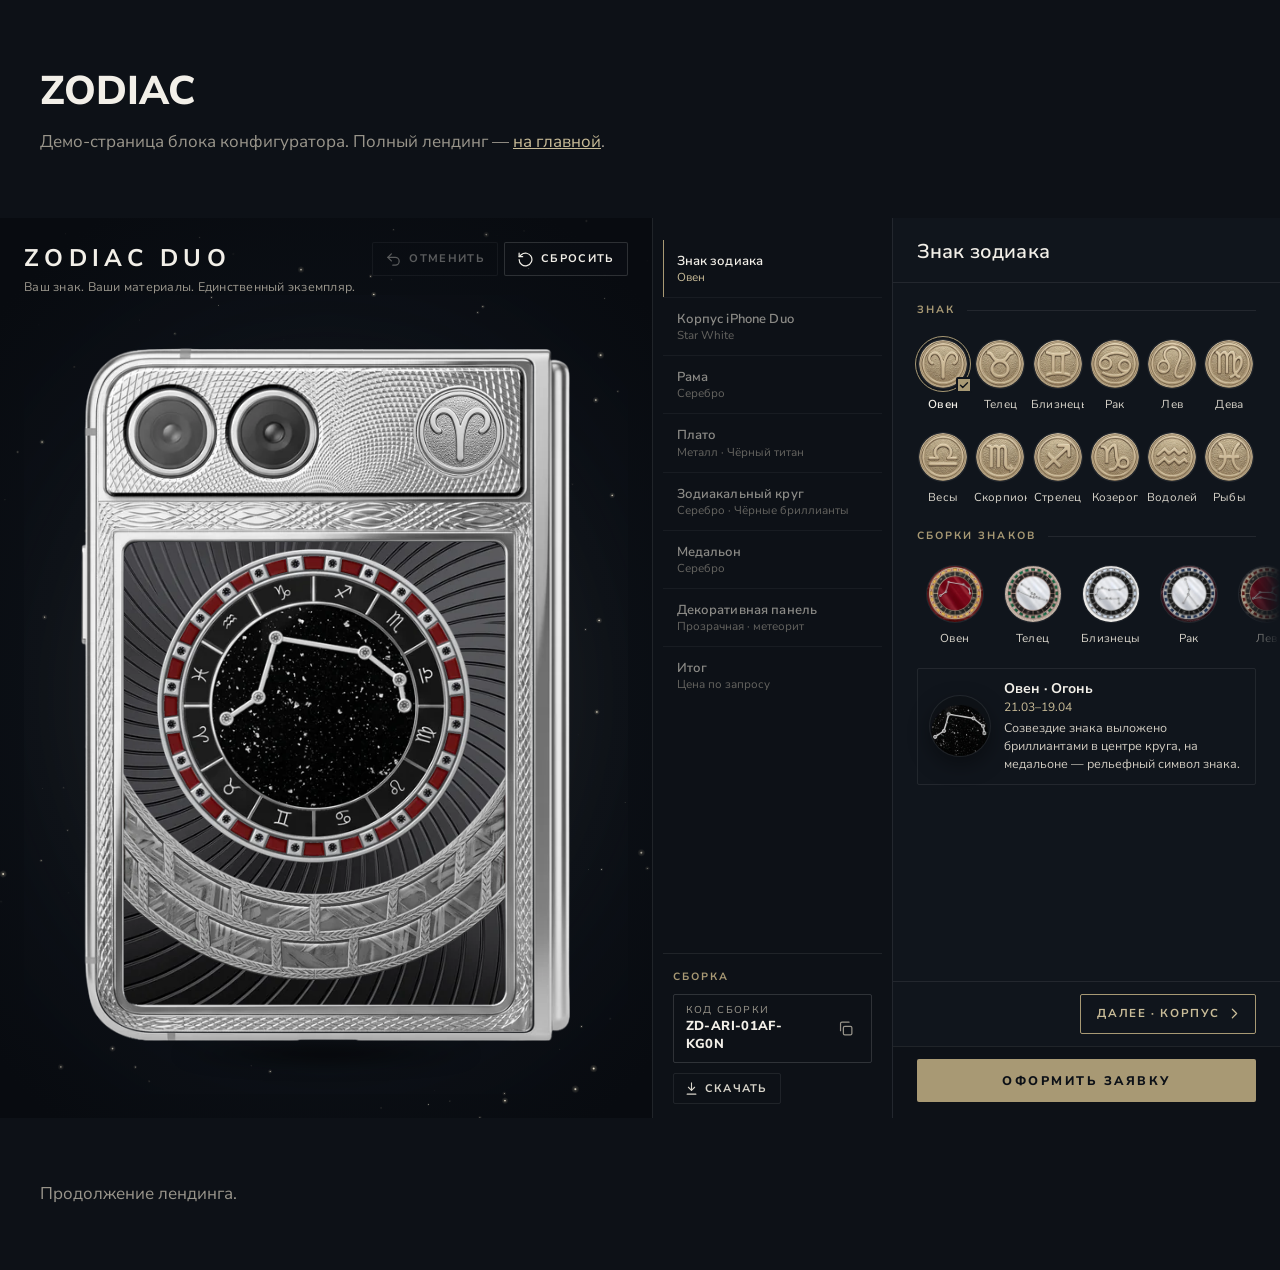
==== commit 0be0cfd1: "New plate materials: white crocodile, python ×5, rose-pink calf, forged carbon; backward-compatible " ====
--- a/demo.html
+++ b/demo.html
@@ -40,6 +40,6 @@
     };
   </script>
   <script src="assets/manifest.js?v=20261011r"></script>
-  <script src="zodiac-duo.js?v=20261015gp"></script>
+  <script src="zodiac-duo.js?v=20261015lt4"></script>
 </body>
 </html>
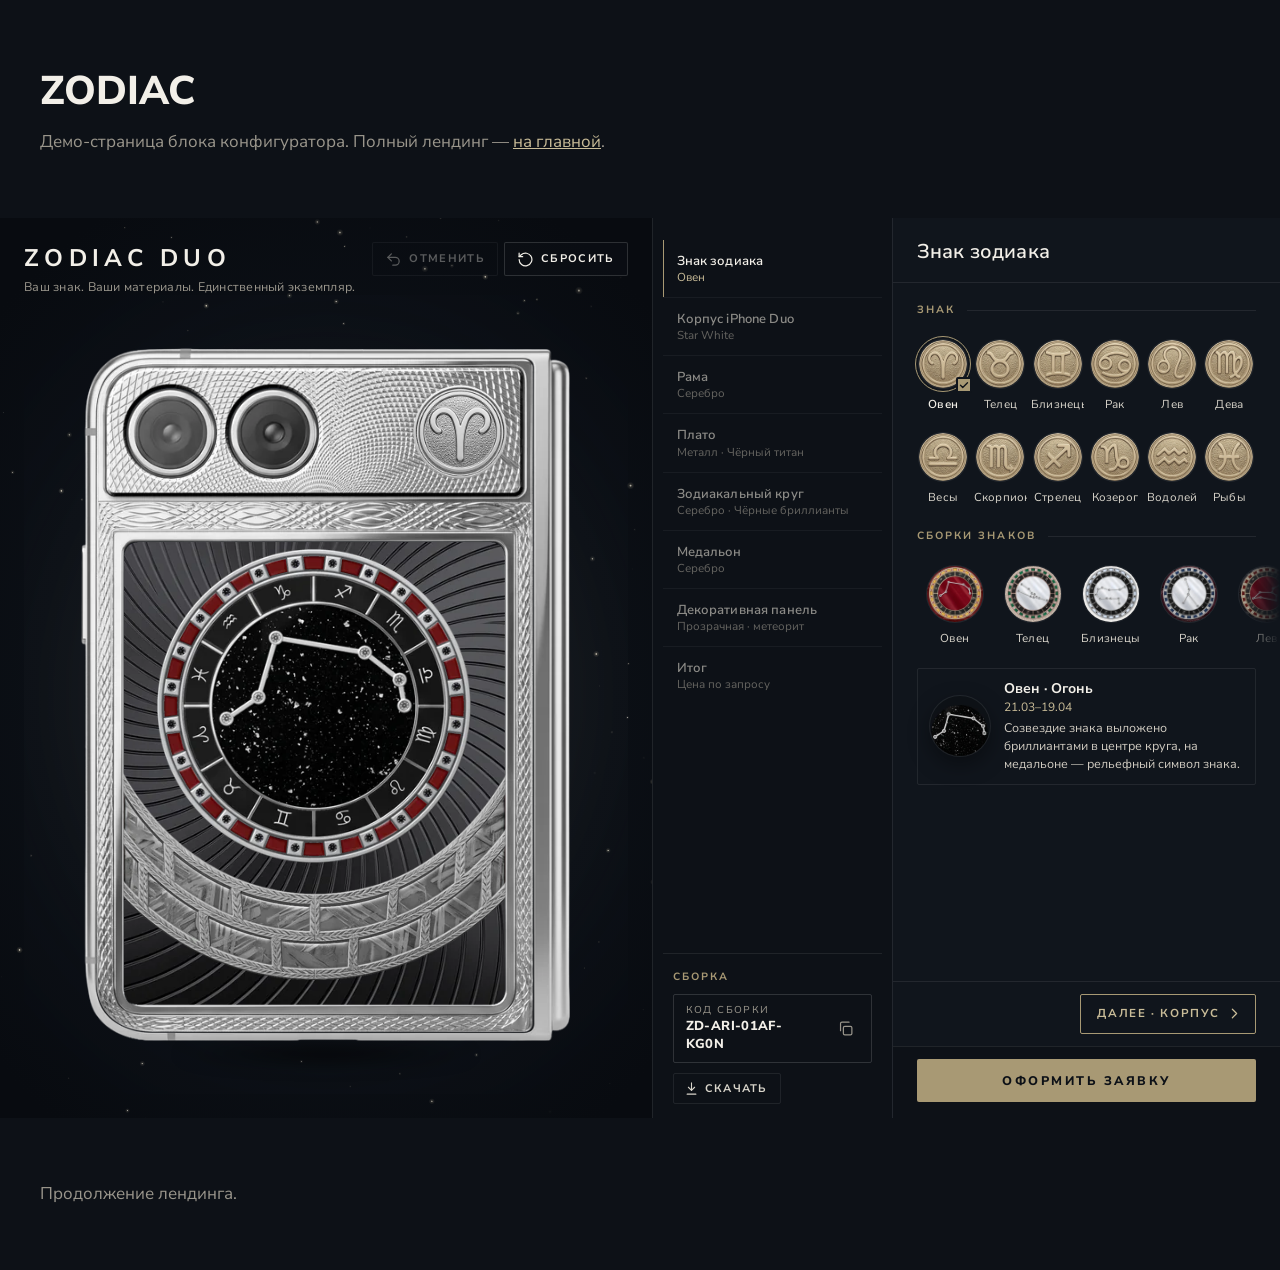
==== commit 98368754: "Premium Higgsfield swatches for the new plate materials Co-Authored-By: Claude Opus 5.5 <noreply@ant" ====
--- a/demo.html
+++ b/demo.html
@@ -40,6 +40,6 @@
     };
   </script>
   <script src="assets/manifest.js?v=20261011r"></script>
-  <script src="zodiac-duo.js?v=20261015lt4"></script>
+  <script src="zodiac-duo.js?v=20261015lt5"></script>
 </body>
 </html>
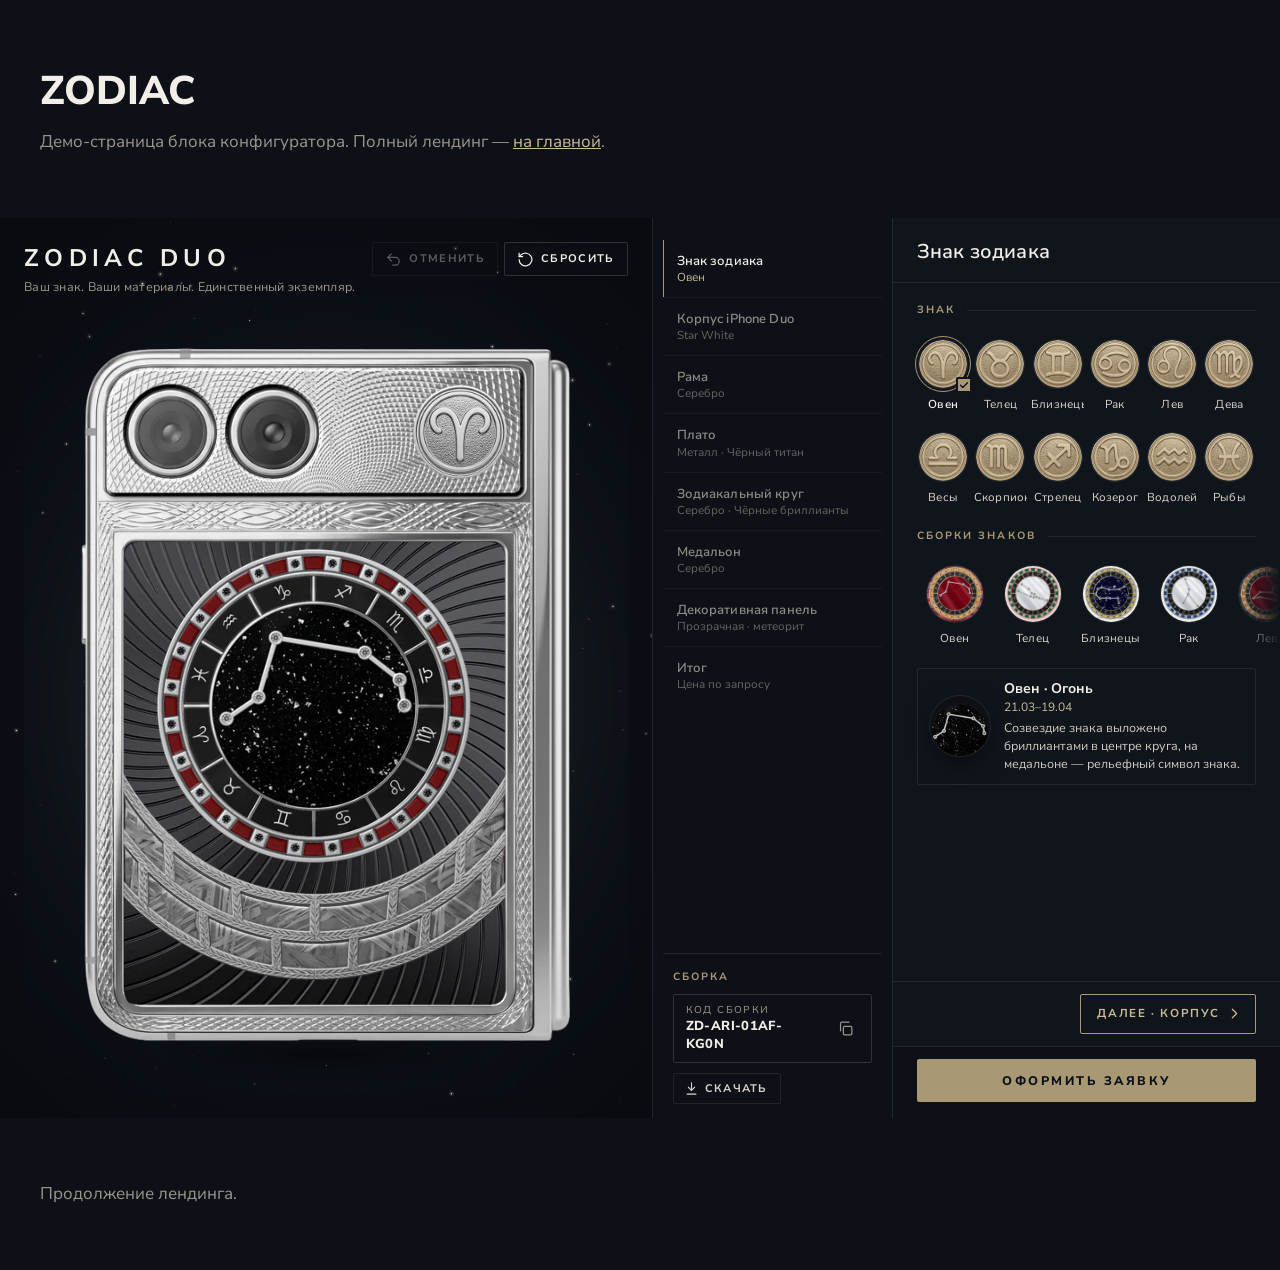
==== commit 5bc68b40: "Sign looks rebuilt with new materials (python, forged carbon, white croc, rose calf); preview swatch" ====
--- a/demo.html
+++ b/demo.html
@@ -40,6 +40,6 @@
     };
   </script>
   <script src="assets/manifest.js?v=20261011r"></script>
-  <script src="zodiac-duo.js?v=20261015lt5"></script>
+  <script src="zodiac-duo.js?v=20261015ps2"></script>
 </body>
 </html>
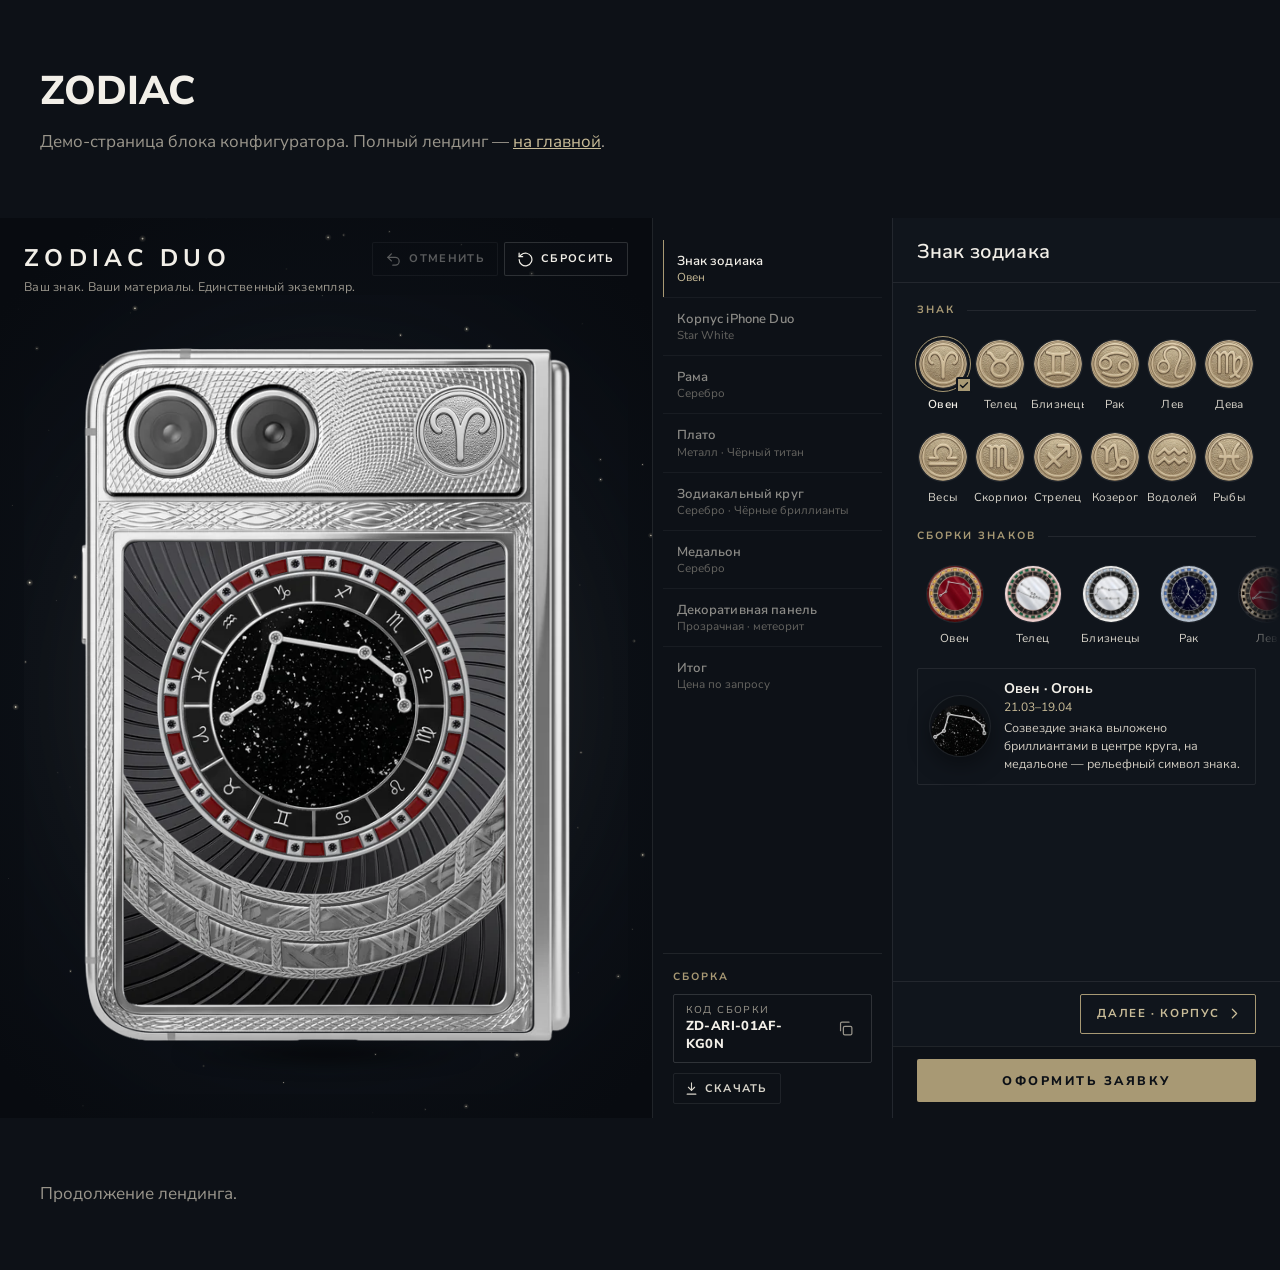
==== commit 7f3b5ebb: "Sign looks set from the art director's codes (v2); preview swatches Co-Authored-By: Claude Opus 5.5 " ====
--- a/demo.html
+++ b/demo.html
@@ -40,6 +40,6 @@
     };
   </script>
   <script src="assets/manifest.js?v=20261011r"></script>
-  <script src="zodiac-duo.js?v=20261015ps2"></script>
+  <script src="zodiac-duo.js?v=20261015ps3"></script>
 </body>
 </html>
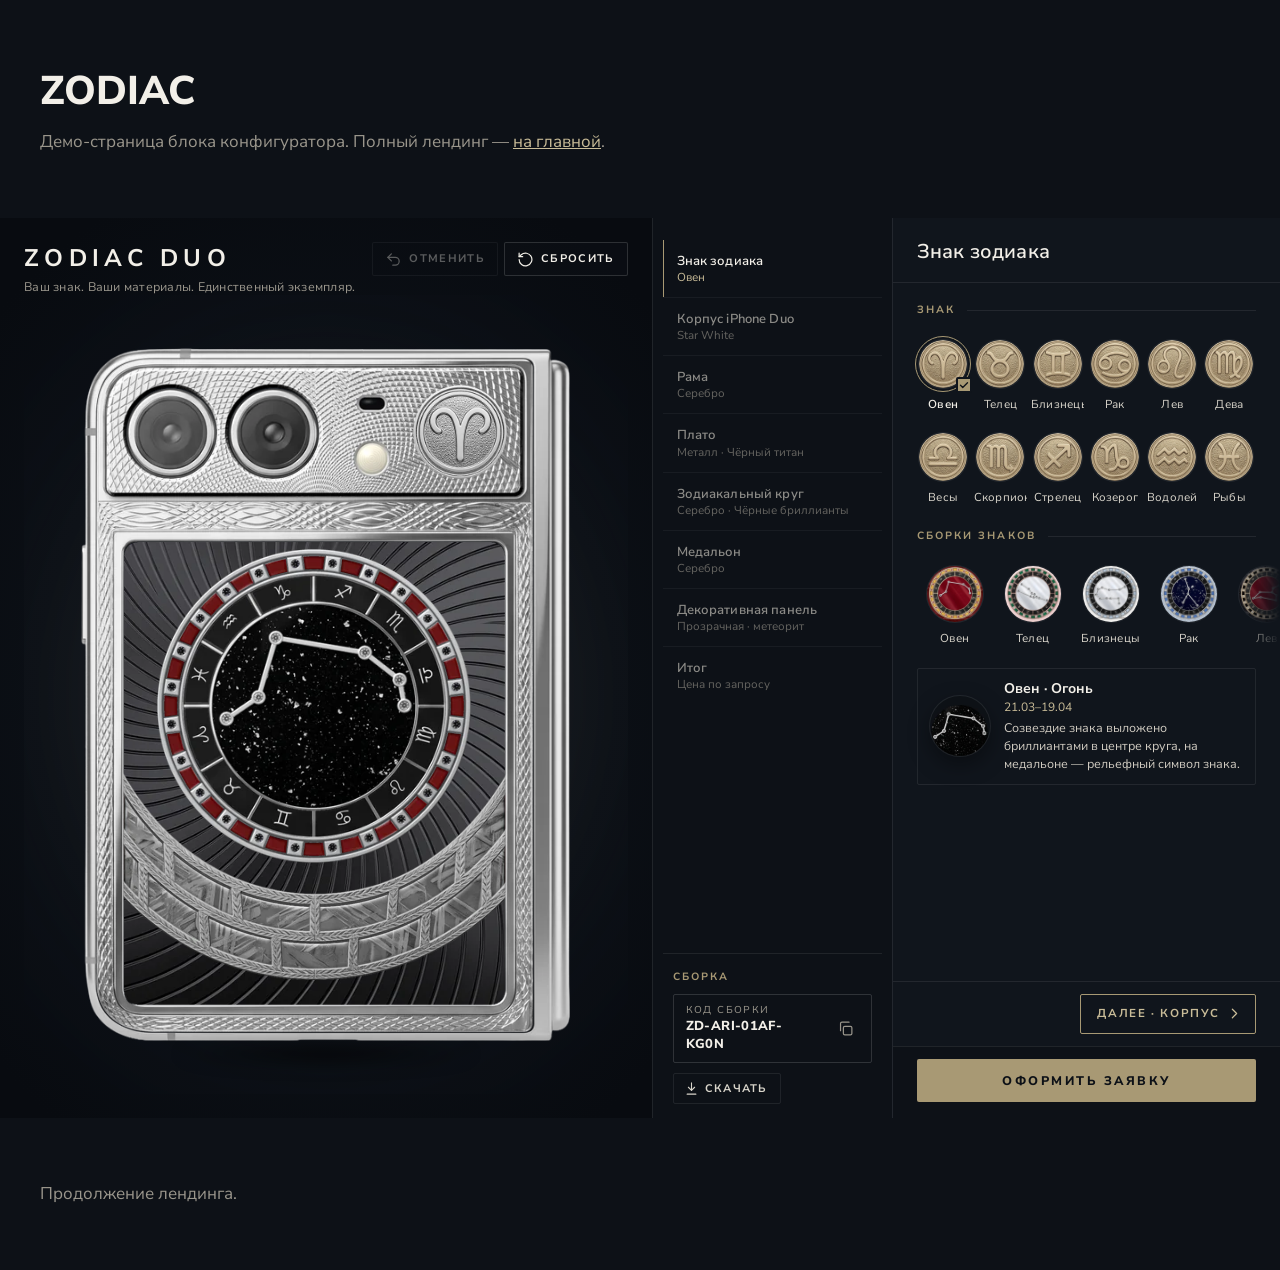
==== commit d6ae3903: "Frame: sensor window and flash next to the cameras (positioned per Caviar iPhone Duo catalog), all m" ====
--- a/demo.html
+++ b/demo.html
@@ -40,6 +40,6 @@
     };
   </script>
   <script src="assets/manifest.js?v=20261011r"></script>
-  <script src="zodiac-duo.js?v=20261015ps3"></script>
+  <script src="zodiac-duo.js?v=20261015fl"></script>
 </body>
 </html>
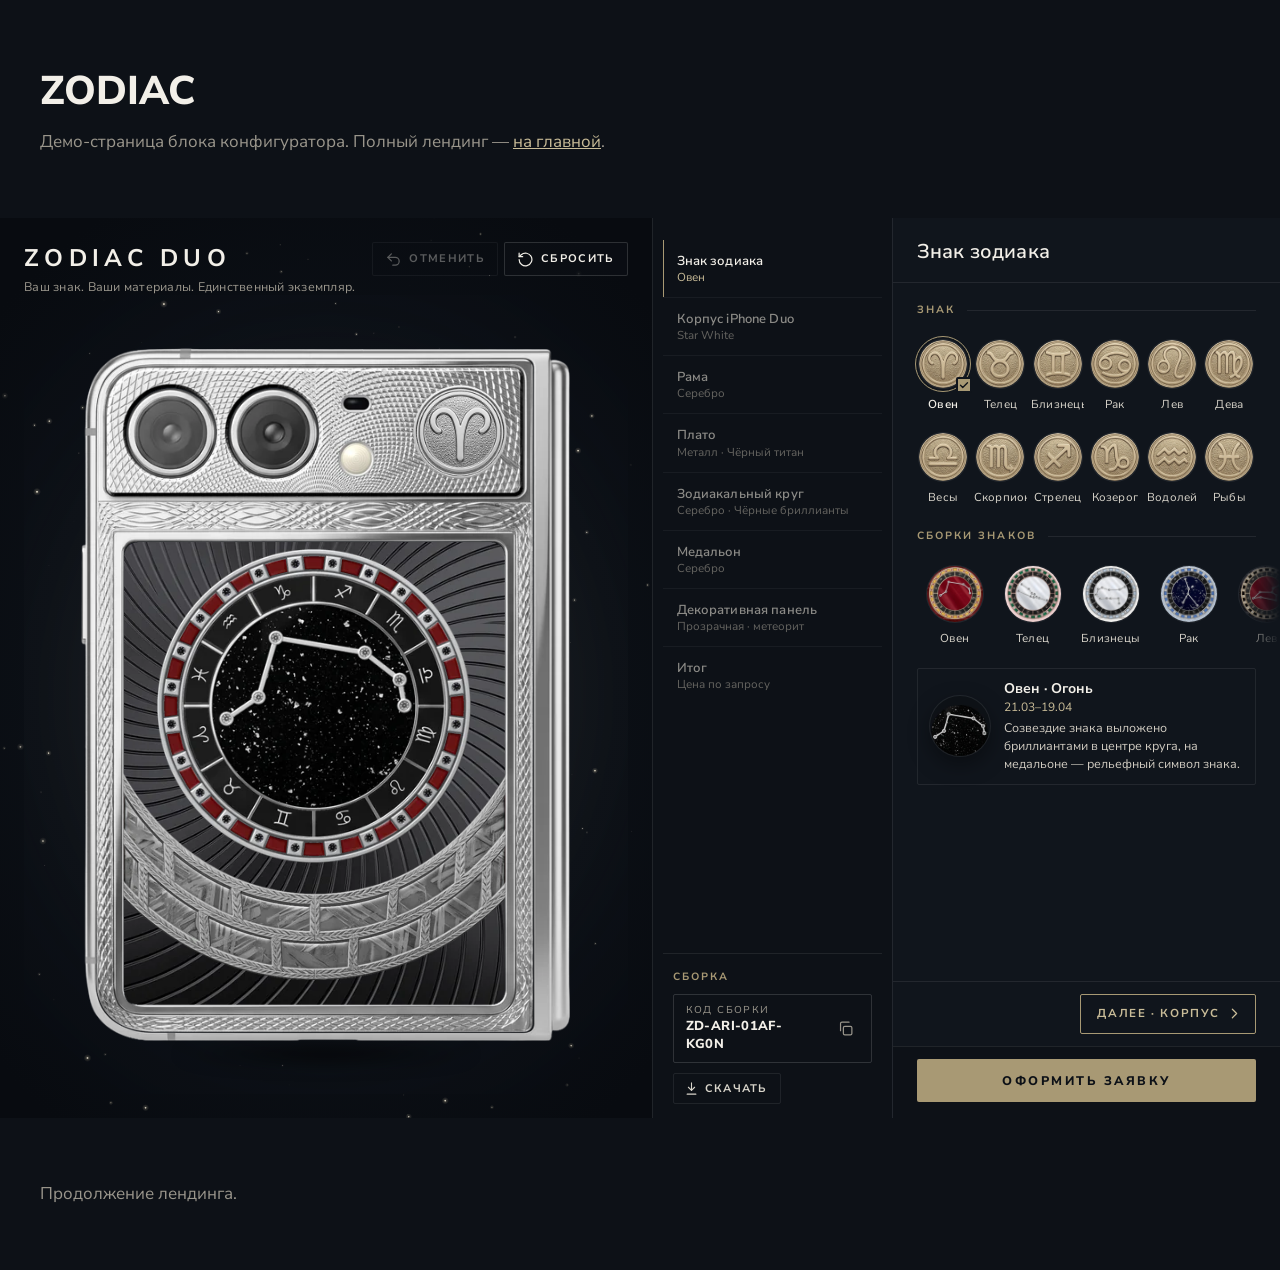
==== commit 0471314a: "Sensor window and flash moved closer to the cameras Co-Authored-By: Claude Opus 5.5 <noreply@anthrop" ====
--- a/demo.html
+++ b/demo.html
@@ -40,6 +40,6 @@
     };
   </script>
   <script src="assets/manifest.js?v=20261011r"></script>
-  <script src="zodiac-duo.js?v=20261015fl"></script>
+  <script src="zodiac-duo.js?v=20261015fl2"></script>
 </body>
 </html>
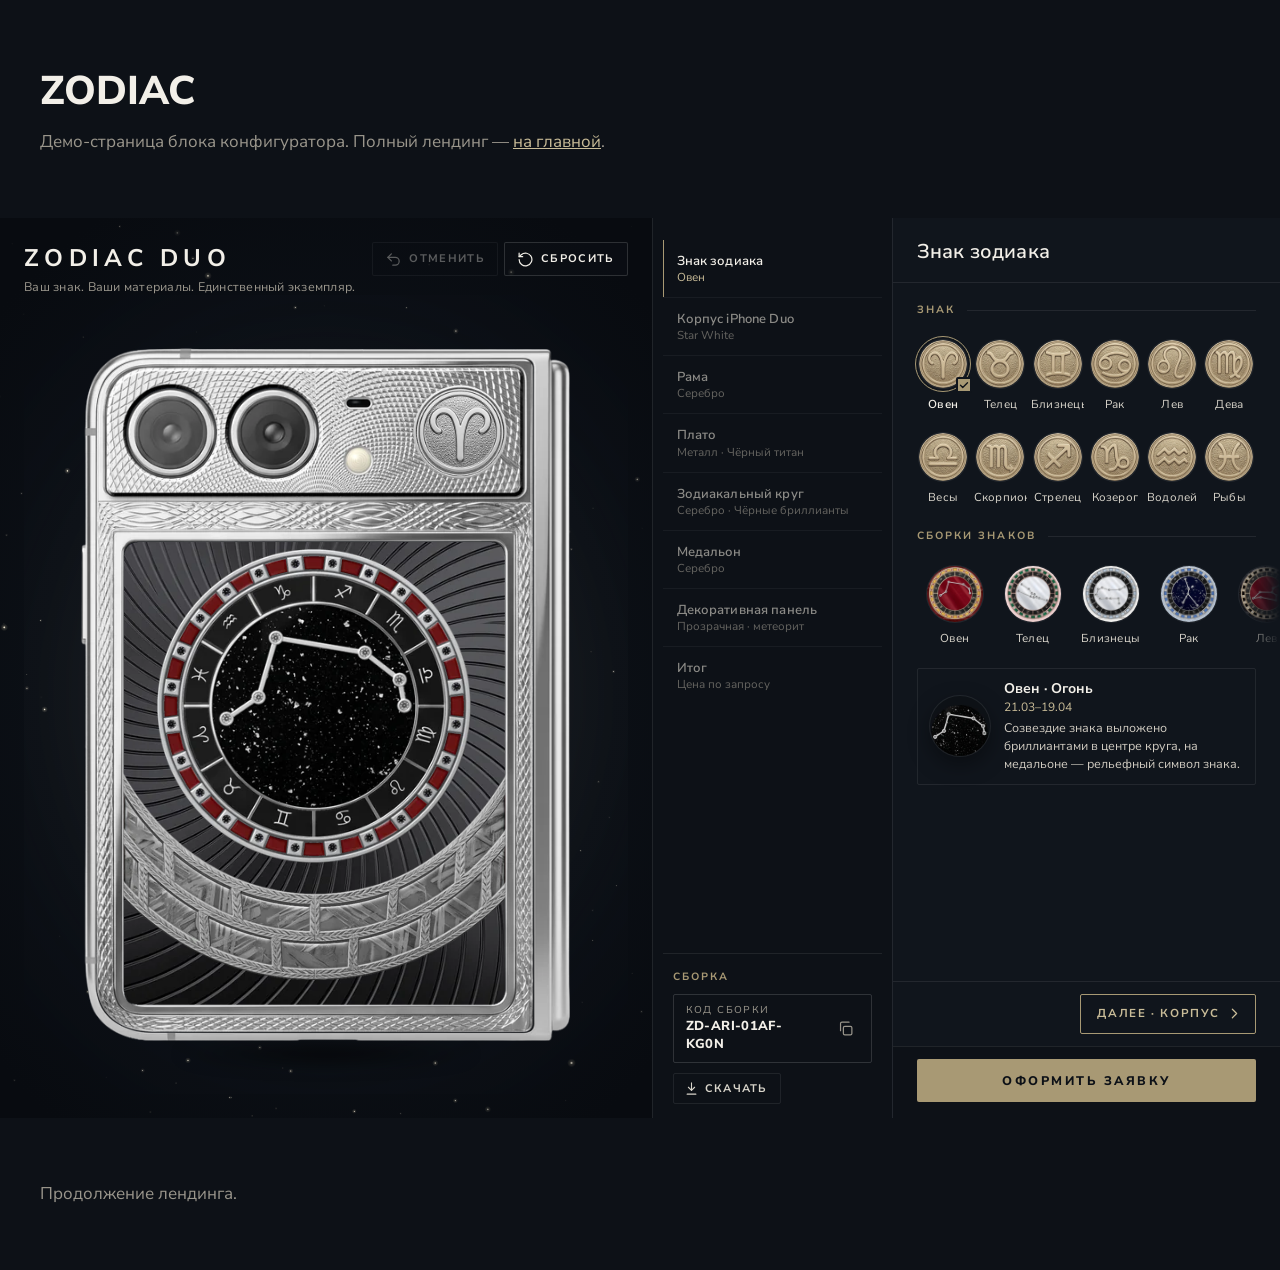
==== commit e62a7d17: "Sensor window and flash: proportions and scale measured from the Caviar catalog photo Co-Authored-By" ====
--- a/demo.html
+++ b/demo.html
@@ -40,6 +40,6 @@
     };
   </script>
   <script src="assets/manifest.js?v=20261011r"></script>
-  <script src="zodiac-duo.js?v=20261015fl2"></script>
+  <script src="zodiac-duo.js?v=20261015fl4"></script>
 </body>
 </html>
